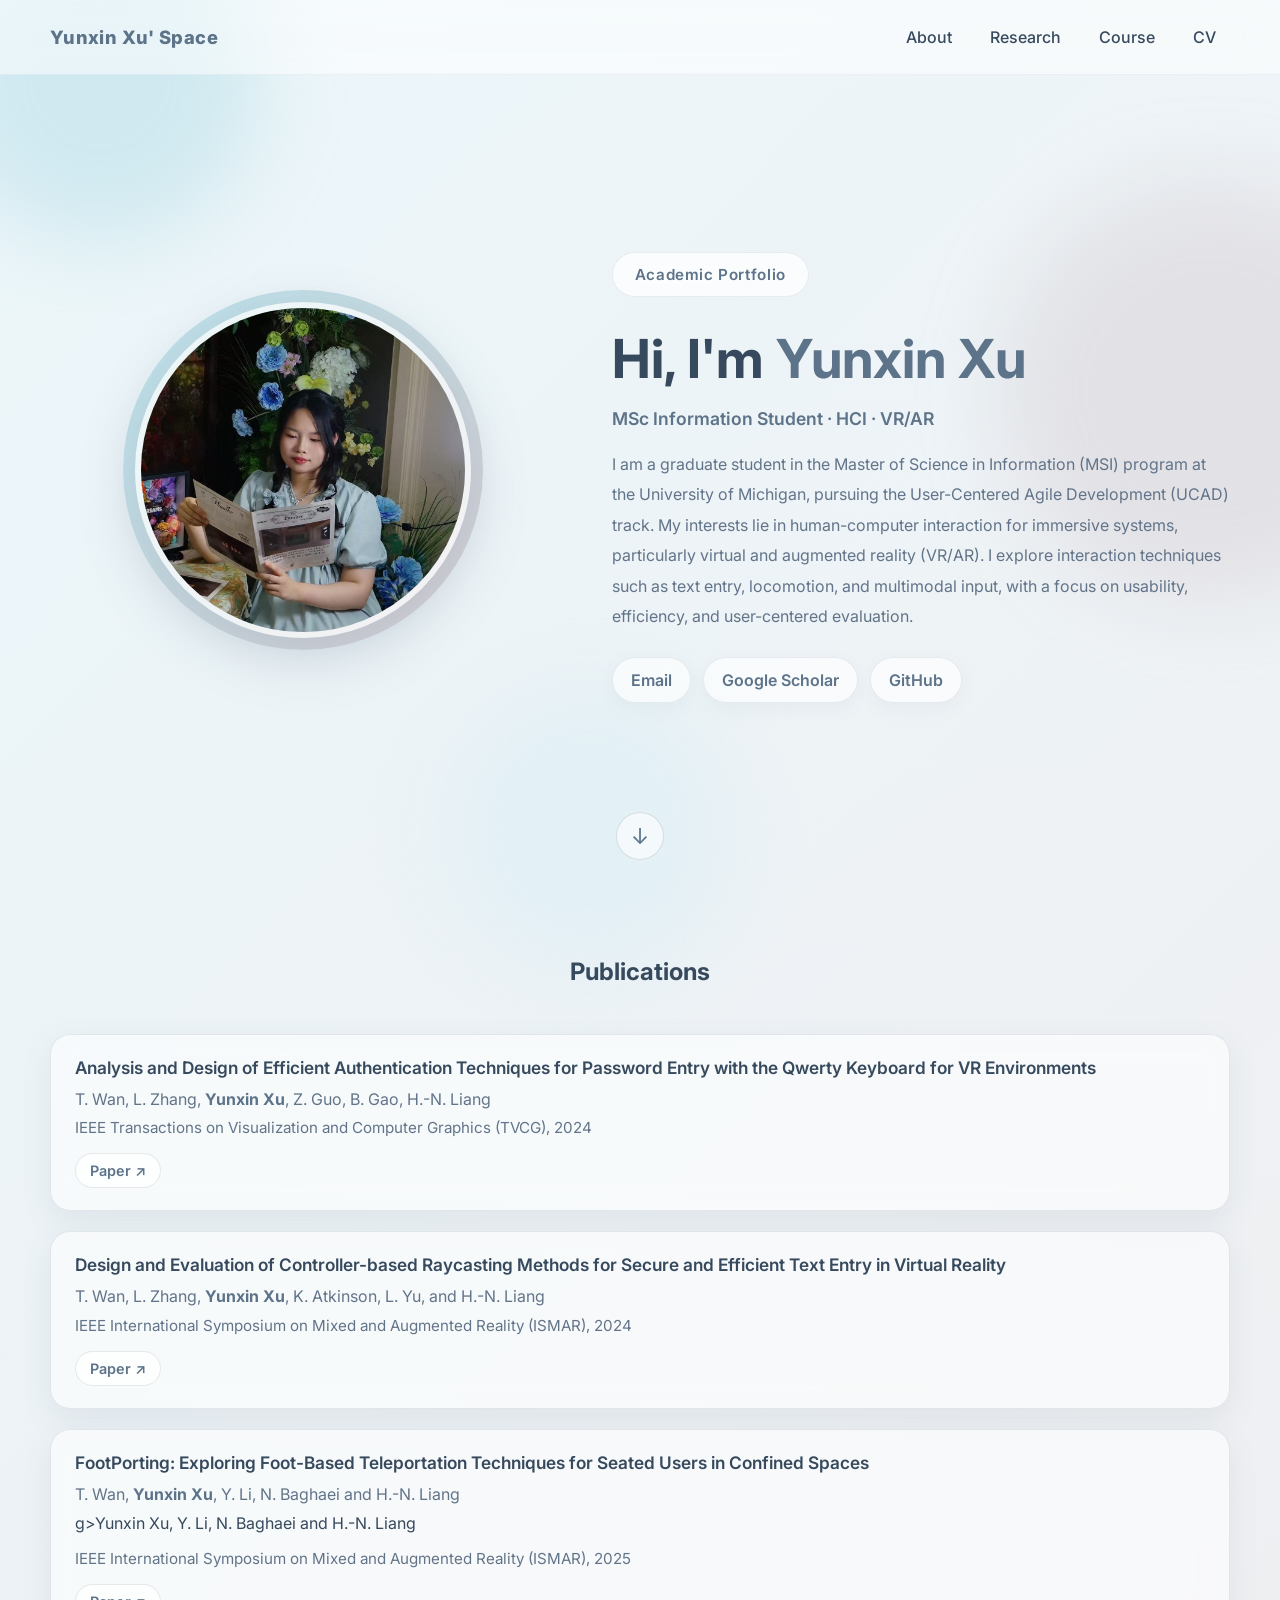
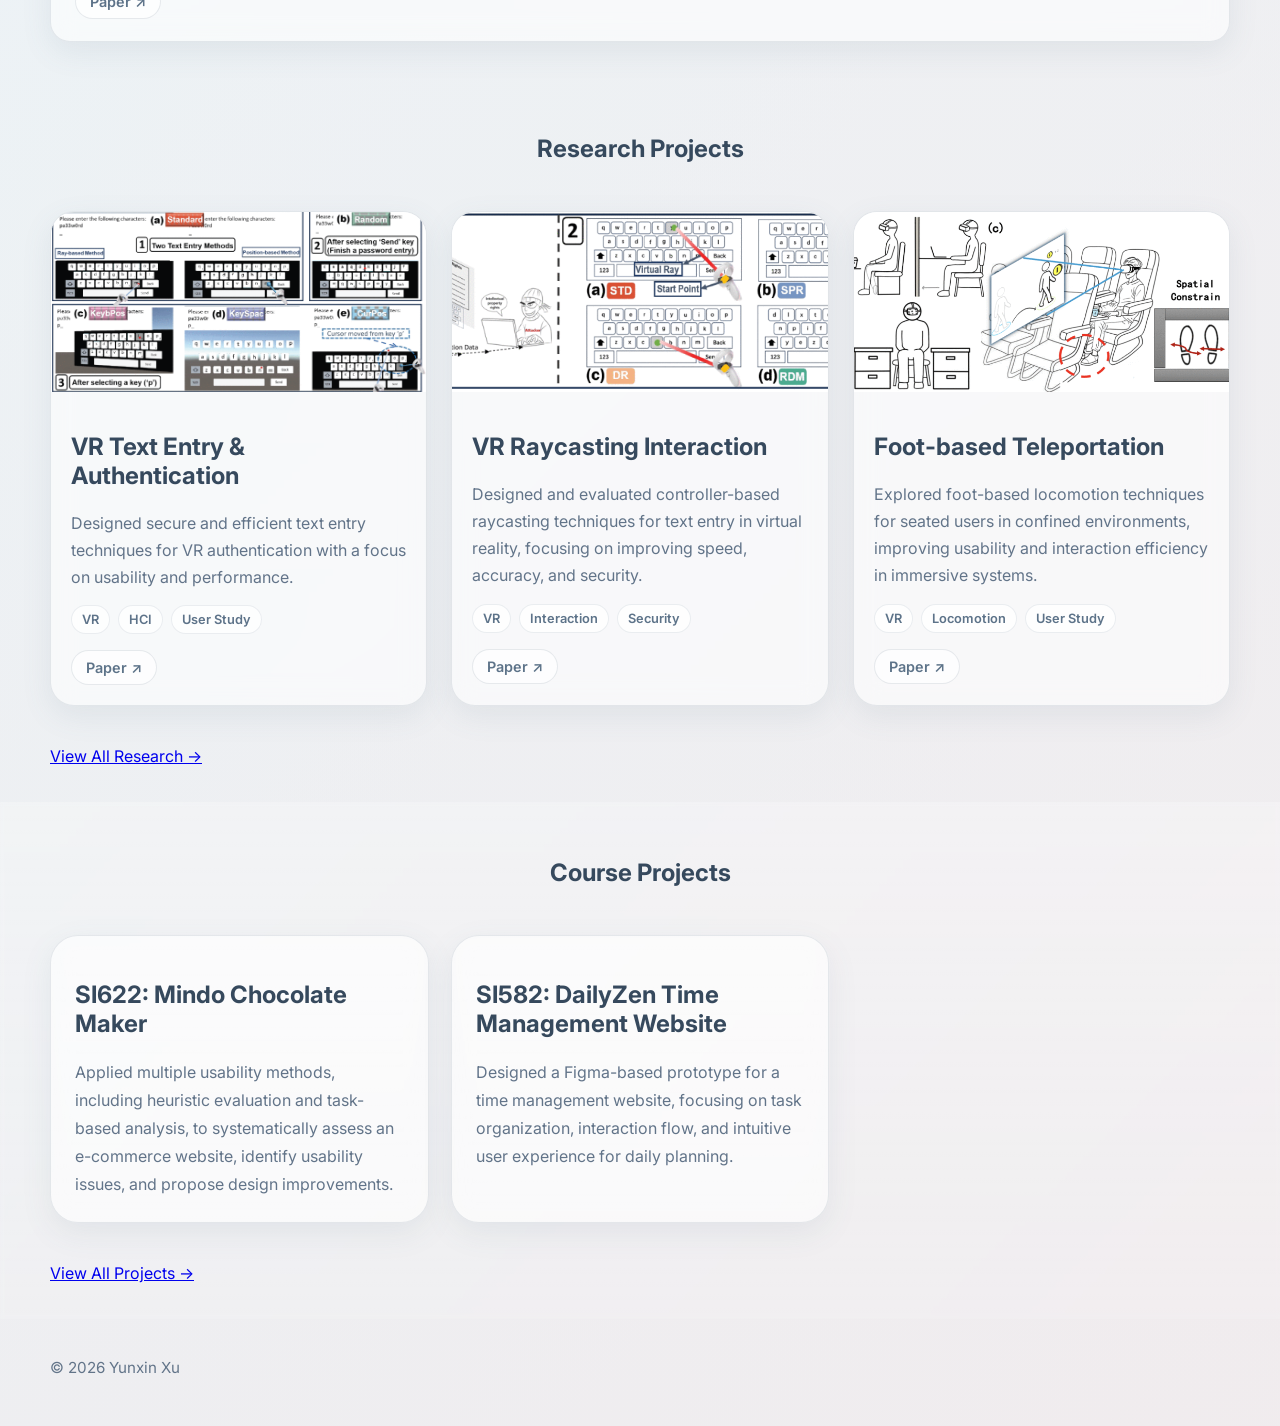
==== index.html @ d12cd260 "first commit" ====
<!DOCTYPE html>
<html lang="en">
<head>
  <meta charset="UTF-8" />
  <meta name="viewport" content="width=device-width, initial-scale=1.0"/>
  <title>Yunxin Xu | Academic Portfolio</title>

  <link rel="preconnect" href="https://fonts.googleapis.com"/>
  <link rel="preconnect" href="https://fonts.gstatic.com" crossorigin/>
  <link href="https://fonts.googleapis.com/css2?family=Inter:wght@400;500;600;700;800&display=swap" rel="stylesheet"/>

  <link rel="stylesheet" href="css/styles.css"/>
</head>

<body>
<a href="#mainContent" class="skip-link">Skip to main content</a>



<!-- ===== Background ===== -->
<div class="bg-orb orb-1"></div>
<div class="bg-orb orb-2"></div>
<div class="bg-orb orb-3"></div>
<div class="noise-layer"></div>

<!-- ===== Navbar ===== -->
<header class="site-header">
  <nav class="navbar container">

    <a href="index.html" class="brand">Yunxin Xu' Space</a>

    <ul class="nav-links">
      <li><a href="index.html" class="nav-link active">About</a></li>
      <li><a href="research.html" class="nav-link">Research</a></li>
      <li><a href="course.html" class="nav-link">Course</a></li>
      <li><a href="CV.html" class="nav-link">CV</a></li>
    </ul>

  </nav>
</header>
<main>
<!-- ===== Hero ===== -->
<section class="hero section" id="mainContent">
  <div class="container hero-grid">

    <!-- Image -->
    <div class="hero-image-wrap reveal">
      <div class="image-ring">
        <img src="img/photo.jpg" class="profile-image" alt="my photo"/>
      </div>
    </div>

    <!-- Text -->
    <div class="hero-content reveal">

      <p class="eyebrow">Academic Portfolio</p>

      <h1>
        Hi, I'm <span class="accent-text">Yunxin Xu</span>
      </h1>

      <p class="hero-subtitle">
        MSc Information Student · HCI · VR/AR
      </p>

      <p class="hero-description">
        I am a graduate student in the Master of Science in Information (MSI) program at the University of Michigan, pursuing the User-Centered Agile Development (UCAD) track. My interests lie in human-computer interaction for immersive systems, particularly virtual and augmented reality (VR/AR). I explore interaction techniques such as text entry, locomotion, and multimodal input, with a focus on usability, efficiency, and user-centered evaluation.
      </p>

      <div class="hero-links">
        <a href="mailto:yunxinxu@umich.edu" class="pill-btn">Email</a>
        <a href="https://scholar.google.com/citations?user=zWp_7K4AAAAJ&hl=en" class="pill-btn">Google Scholar</a>
        <a href="https://github.com/yunxinxu-umich" class="pill-btn">GitHub</a>
      </div>

    </div>
  </div>
</section>
<div class="scroll-indicator" id="scrollDown">
↓
</div>


<!-- ===== Publications ===== -->
<section class="section">
  <div class="container">

    <div class="section-heading reveal">
      <h1> Publications</h1>
    </div>

    <div class="pub-list">

      <div class="pub-item reveal">
        <p class="pub-title">Analysis and Design of Efficient Authentication Techniques for Password Entry with the Qwerty Keyboard for VR Environments</p>
        <p class="pub-authors">T. Wan, L. Zhang, <strong>Yunxin Xu</strong>, Z. Guo, B. Gao, H.-N. Liang</p>
        <p class="pub-venue">IEEE Transactions on Visualization and Computer Graphics (TVCG), 2024</p>
        <div class="pub-links">
            <a href="https://doi.org/10.1109/TVCG.2024.3456195" target="_blank">
                Paper ↗
            </a>
        </div>
      </div>


      <div class="pub-item reveal">
        <p class="pub-title">Design and Evaluation of Controller-based Raycasting Methods for Secure and Efficient Text Entry in Virtual Reality</p>
        <p class="pub-authors">T. Wan, L. Zhang, <strong>Yunxin Xu</strong>, K. Atkinson, L. Yu, and H.-N. Liang</p>
        <p class="pub-venue">IEEE International Symposium on Mixed and Augmented Reality (ISMAR), 2024</p>
        <div class="pub-links">
            <a href="https://doi.org/10.1109/ISMAR62088.2024.00049" target="_blank">
                Paper ↗
            </a>
        </div>
      </div>

      <div class="pub-item reveal">
        <p class="pub-title">FootPorting: Exploring Foot-Based Teleportation Techniques for Seated Users in Confined Spaces</p>
        <p class="pub-authors">T. Wan, <strong>Yunxin Xu</strong>, Y. Li, N. Baghaei and H.-N. Liang</p>                                                                                                                                                                   g>Yunxin Xu</strong>, Y. Li, N. Baghaei and H.-N. Liang</p>
        <p class="pub-venue">IEEE International Symposium on Mixed and Augmented Reality (ISMAR), 2025</p>
        <div class="pub-links">
            <a href="https://doi.org/10.1109/ISMAR67309.2025.00129" target="_blank">
                Paper ↗
            </a>
        </div>
      </div>

    </div>

  </div>
</section>

<!-- ===== Research ===== -->
<section class="section">
  <div class="container">

    <div class="section-heading reveal">
      <h1>Research Projects</h1>
    </div>

    <div class="research-grid">
        <div class="research-card">

            <div class="card-image">
                <img src="img/keyboard.gif" alt="VR text entry methods using virtual keyboards for authentication">
            </div>

            <div class="card-content">
                <h2>VR Text Entry & Authentication</h2>

                <p>
                Designed secure and efficient text entry techniques for VR authentication with a focus on usability and performance.
                </p>

                <div class="card-tags">
                <span>VR</span>
                <span>HCI</span>
                <span>User Study</span>
                </div>

                <div class="card-links">
                <a href="https://doi.org/10.1109/TVCG.2024.3456195" target="_blank">Paper ↗</a>
                </div>
            </div>
        </div>
        <div class="research-card">

            <div class="card-image">
                <img src="img/raycasting.gif" alt="Controller-based raycasting techniques for text entry in virtual reality">
            </div>

            <div class="card-content">
                <h2>VR Raycasting Interaction</h2>

                <p>
                Designed and evaluated controller-based raycasting techniques for text entry in virtual reality, focusing on improving speed, accuracy, and security.
                </p>

                <div class="card-tags">
                <span>VR</span>
                <span>Interaction</span>
                <span>Security</span>
                </div>

                <div class="card-links">
                <a href="https://doi.org/10.1109/ISMAR62088.2024.00049" target="_blank">
                    Paper ↗
                </a>
                </div>
            </div>
        </div>

        <div class="research-card">

            <div class="card-image">
                <img src="img/teleport.gif" alt="Foot-based teleportation interaction for navigation in virtual reality">
            </div>

            <div class="card-content">
                <h2>Foot-based Teleportation</h2>

                <p>
                Explored foot-based locomotion techniques for seated users in confined environments, improving usability and interaction efficiency in immersive systems.
                </p>

                <div class="card-tags">
                <span>VR</span>
                <span>Locomotion</span>
                <span>User Study</span>
                </div>

                <div class="card-links">
                <a href="https://doi.org/10.1109/ISMAR67309.2025.00129" target="_blank">
                    Paper ↗
                </a>
                </div>
            </div>
        </div>



    </div>

    <div style="margin-top:40px;">
      <a href="research.html" class="main-entry">
        View All Research →
      </a>
    </div>

  </div>
</section>

<!-- ===== Course Projects ===== -->
<section class="section alt-section">
  <div class="container">

    <div class="section-heading reveal">
      <h1>Course Projects</h1>
    </div>

    <div class="card-grid three-col">

      <div class="feature-card reveal tilt-card">
        <h2>SI622: Mindo Chocolate Maker</h2>
        <p>Applied multiple usability methods, including heuristic evaluation and task-based analysis, to systematically assess an e-commerce website, identify usability issues, and propose design improvements.</p>
      </div>

      <div class="feature-card reveal tilt-card">
        <h2>SI582: DailyZen Time Management Website</h2>
        <p>Designed a Figma-based prototype for a time management website, focusing on task organization, interaction flow, and intuitive user experience for daily planning.</p>
      </div>

    </div>

    <div style="margin-top:40px;">
      <a href="projects.html" class="main-entry">
        View All Projects →
      </a>
    </div>

  </div>
</section>
</main>
<!-- ===== Footer ===== -->
<footer class="site-footer">
  <div class="container footer-inner">
    <p>© 2026 Yunxin Xu</p>
  </div>
</footer>

<script src="js/script.js"></script>

</body>
</html>
---- css/styles.css ----
:root {
  --c1: #DBEFF6;
  --c2: #A8D8E3;
  --c3: #5D7389;
  --c4: #C5B8BF;
  --c5: #E9DFE2;

  --bg-main: #f8fcfd;
  --bg-soft: #f2f7f8;
  --text-main: #36495d;
  --text-soft: #627489;
  --white-glass: rgba(255, 255, 255, 0.58);
  --border-soft: rgba(93, 115, 137, 0.14);
  --shadow-soft: 0 10px 30px rgba(93, 115, 137, 0.10);
  --shadow-hover: 0 18px 40px rgba(93, 115, 137, 0.16);

  --radius-lg: 28px;
  --radius-md: 20px;
  --radius-sm: 14px;

  --transition: 0.3s ease;
  --max-width: 1180px;
}

* {
  box-sizing: border-box;
}

html {
  scroll-behavior: smooth;
}

body {
  margin: 0;
  font-family: "Inter", sans-serif;
  color: var(--text-main);
  background:
    linear-gradient(135deg, rgba(219, 239, 246, 0.55), rgba(233, 223, 226, 0.55)),
    linear-gradient(180deg, #ffffff, #f9fbfc);
  overflow-x: hidden;
}

/* background */
.bg-orb {
  position: fixed;
  border-radius: 50%;
  filter: blur(40px);
  z-index: -3;
  pointer-events: none;
  animation: floatOrb 10s ease-in-out infinite;
}

.orb-1 {
  width: 320px;
  height: 320px;
  background: rgba(168, 216, 227, 0.40);
  top: -80px;
  left: -60px;
}

.orb-2 {
  width: 420px;
  height: 420px;
  background: rgba(197, 184, 191, 0.28);
  top: 20%;
  right: -140px;
  animation-delay: 1.8s;
}

.orb-3 {
  width: 280px;
  height: 280px;
  background: rgba(219, 239, 246, 0.55);
  bottom: -70px;
  left: 35%;
  animation-delay: 3.2s;
}

.noise-layer {
  position: fixed;
  inset: 0;
  z-index: -2;
  pointer-events: none;
  opacity: 0.25;
  background-image:
    radial-gradient(rgba(93, 115, 137, 0.04) 0.7px, transparent 0.7px);
  background-size: 18px 18px;
}

/* layout */
.container {
  width: min(var(--max-width), calc(100% - 4rem));
  margin: 0 auto;
}

.section {
  padding: 36px 0;
}

.alt-section {
  background: linear-gradient(180deg, rgba(255,255,255,0.28), rgba(255,255,255,0.12));
  backdrop-filter: blur(2px);
}

.section-heading {
  max-width: 700px;
  margin: 0 auto 48px;
  text-align: center;
}

.section-heading h2 {
  margin: 8px 0 14px;
  font-size: clamp(1.9rem, 2.5vw, 2.8rem);
  line-height: 1.15;
}

.section-heading p {
  margin: 0;
  color: var(--text-soft);
  line-height: 1.75;
}

.section-tag,
.eyebrow {
  display: inline-block;
  padding: 12px 22px;
  border-radius: 999px;
  font-size: 0.95rem;
  font-weight: 600;
  letter-spacing: 0.04em;
  color: var(--c3);
  background: rgba(255, 255, 255, 0.75);
  border: 1px solid rgba(93, 115, 137, 0.12);
  backdrop-filter: blur(10px);
  margin-bottom: 16px;
}

/* header */
.site-header {
  position: relative;
  top: 0;
  z-index: 1000;
  backdrop-filter: blur(14px);
  background: rgba(255, 255, 255, 0.52);
  border-bottom: 1px solid rgba(93, 115, 137, 0.08);
}

.navbar {
  min-height: 74px;
  display: flex;
  align-items: center;
  justify-content: space-between;
  gap: 20px;
}

.brand {
  text-decoration: none;
  color: var(--c3);
  font-weight: 800;
  font-size: 1.15rem;
  letter-spacing: 0.02em;
}

.nav-links {
  position: absolute;
  top: 74px;
  left: 1rem;
  right: 1rem;
  display: none;
  flex-direction: column;
  align-items: stretch;
  gap: 10px;
  list-style: none;
  margin: 0;
  padding: 12px;
  border-radius: 20px;
  background: rgba(255,255,255,0.92);
  box-shadow: var(--shadow-soft);
  border: 1px solid var(--border-soft);
}

.nav-links.open {
  display: flex;
}

.nav-link {
  position: relative;
  display: inline-flex;
  align-items: center;
  text-decoration: none;
  color: var(--text-main);
  font-weight: 500;
  padding: 12px 14px;
  border-radius: 999px;
  transition: var(--transition);
}

.nav-link:hover,
.nav-link.active {
  background: rgba(219, 239, 246, 0.9);
  color: var(--c3);
}

.menu-toggle {
  display: inline-block;
  width: 48px;
  height: 48px;
  border: none;
  border-radius: 12px;
  background: rgba(255,255,255,0.65);
  cursor: pointer;
  padding: 10px;
}

.menu-toggle span {
  display: block;
  width: 100%;
  height: 2px;
  background: var(--c3);
  margin: 6px 0;
  border-radius: 999px;
}

/* hero */
.hero {
  height: calc(100vh - 74px);
  display: flex;
  align-items: center;
  padding: 0;
}

.hero-grid {
  display: grid;
  grid-template-columns: 1fr;
  gap: 40px;
  align-items: center;
}

.hero-image-wrap {
  display: flex;
  justify-content: center;
}

.image-ring {
  position: relative;
  width: min(300px, 78vw);
  aspect-ratio: 1 / 1;
  padding: 12px;
  border-radius: 50%;
  background:
    linear-gradient(135deg, rgba(168, 216, 227, 0.75), rgba(197, 184, 191, 0.72));
  box-shadow: 0 18px 50px rgba(93, 115, 137, 0.14);
}

.profile-image {
  width: 100%;
  height: 100%;
  object-fit: cover;
  border-radius: 50%;
  display: block;
  border: 6px solid rgba(255, 255, 255, 0.72);
  box-shadow: 0 10px 30px rgba(93, 115, 137, 0.12);
}

.hero-content {
  text-align: center;
}

.hero-content h1 {
  font-size: clamp(2.5rem, 4.2vw, 4.5rem);
  line-height: 1.05;
  margin: 18px 0 16px;
}

.accent-text {
  color: var(--c3);
}

.hero-subtitle {
  font-size: 1.1rem;
  font-weight: 600;
  color: var(--c3);
  margin-bottom: 16px;
  line-height: 1.6;
}

.hero-description {
  font-size: 1rem;
  line-height: 1.9;
  color: var(--text-soft);
  max-width: 680px;
  margin: 0 auto;
}

.hero-links {
  display: flex;
  flex-wrap: wrap;
  gap: 12px;
  margin-top: 26px;
  justify-content: center;
}

.pill-btn {
  position: relative;
  overflow: hidden;
  text-decoration: none;
  padding: 12px 18px;
  border-radius: 999px;
  background: rgba(255,255,255,0.65);
  color: var(--c3);
  border: 1px solid rgba(93, 115, 137, 0.12);
  box-shadow: 0 6px 18px rgba(93, 115, 137, 0.06);
  transition: var(--transition);
  font-weight: 600;
}

.pill-btn:hover {
  transform: translateY(-2px);
  box-shadow: 0 12px 24px rgba(93, 115, 137, 0.10);
  background: rgba(219, 239, 246, 0.85);
}

.hero-stats {
  display: grid;
  grid-template-columns: 1fr;
  gap: 16px;
  margin-top: 30px;
  justify-content: center;
}

.glass-card,
.feature-card,
.project-card,
.course-item,
.contact-card,
.pub-item {
  background: var(--white-glass);
  border: 1px solid var(--border-soft);
  backdrop-filter: blur(12px);
  box-shadow: var(--shadow-soft);
}

.stat-card {
  border-radius: var(--radius-md);
  padding: 18px 16px;
}

.stat-number {
  display: block;
  font-size: 1.35rem;
  font-weight: 800;
  color: var(--c3);
}

.stat-label {
  display: block;
  margin-top: 6px;
  color: var(--text-soft);
  font-size: 0.92rem;
}

/* publications */
.pub-list {
  display: flex;
  flex-direction: column;
  gap: 20px;
}

.pub-item {
  border-radius: var(--radius-md);
  padding: 22px 24px;
  transition: transform 0.25s ease, box-shadow 0.25s ease;
}

.pub-item:hover {
  box-shadow: var(--shadow-hover);
  transform: translateY(-4px);
}

.pub-title {
  margin: 0 0 8px;
  font-size: 1.08rem;
  font-weight: 600;
  color: var(--text-main);
}

.pub-authors {
  margin: 0 0 6px;
  color: var(--text-soft);
  line-height: 1.65;
}

.pub-authors strong {
  color: var(--c3);
}

.pub-venue {
  margin: 0;
  color: var(--text-soft);
  font-size: 0.95rem;
}

/* =========================
   RESEARCH CARD (IMAGE)
========================= */

.research-card {
  border-radius: 24px;
  overflow: hidden;

  background: var(--white-glass);
  border: 1px solid var(--border-soft);

  backdrop-filter: blur(12px);
  box-shadow: var(--shadow-soft);

  transition: all 0.3s ease;
}

/* hover 整体浮起 */
.research-card:hover {
  transform: translateY(-6px);
  box-shadow: var(--shadow-hover);
}

/* ===== IMAGE ===== */
.card-image {
  height: 180px;
  overflow: hidden;
}

.card-image img {
  width: 100%;
  height: 100%;
  object-fit: cover;

  transition: transform 0.35s ease;
}

/* 图片放大 */
.research-card:hover .card-image img {
  transform: scale(1.06);
}

/* ===== CONTENT ===== */
.card-content {
  padding: 20px;
}

.card-content h3 {
  margin: 0 0 10px;
  font-size: 1.15rem;
}

.card-content p {
  margin: 0;
  color: var(--text-soft);
  line-height: 1.7;
}

/* ===== TAGS ===== */
.card-tags {
  display: flex;
  flex-wrap: wrap;
  gap: 8px;
  margin-top: 14px;
}

.card-tags span {
  padding: 6px 10px;
  border-radius: 999px;

  font-size: 0.8rem;
  font-weight: 600;

  background: rgba(255,255,255,0.75);
  color: var(--c3);
  border: 1px solid rgba(93,115,137,0.12);
}

/* ===== BUTTON ===== */
.card-links {
  margin-top: 16px;
}

.card-links a {
  display: inline-block;

  padding: 8px 14px;
  border-radius: 999px;

  font-size: 0.9rem;
  font-weight: 600;

  text-decoration: none;

  color: var(--c3);
  background: rgba(255,255,255,0.7);
  border: 1px solid rgba(93,115,137,0.15);

  transition: all 0.25s ease;
}

.card-links a:hover {
  background: var(--c1);
  transform: translateY(-2px);
}

.research-grid {
  display: grid;
  grid-template-columns: 1fr;
  gap: 24px;
}

/* cards */
.card-grid.three-col {
  display: grid;
  grid-template-columns: 1fr;
  gap: 22px;
}

.feature-card {
  border-radius: var(--radius-lg);
  padding: 24px;
  transition: transform 0.25s ease, box-shadow 0.25s ease;
  transform-style: preserve-3d;
}

.feature-card:hover,
.project-card:hover,
.course-item:hover,
.contact-card:hover {
  box-shadow: var(--shadow-hover);
}

.card-top {
  margin-bottom: 14px;
}

.card-badge {
  display: inline-flex;
  padding: 7px 12px;
  border-radius: 999px;
  background: rgba(168, 216, 227, 0.35);
  color: var(--c3);
  font-size: 0.84rem;
  font-weight: 700;
}

.feature-card h3,
.project-body h3,
.course-item h3 {
  margin: 0 0 10px;
  font-size: 1.2rem;
}

.feature-card p,
.project-body p,
.course-item p {
  margin: 0;
  color: var(--text-soft);
  line-height: 1.75;
}

.text-link {
  display: inline-block;
  margin-top: 18px;
  color: var(--c3);
  text-decoration: none;
  font-weight: 700;
}

/* projects */
.project-grid {
  display: grid;
  grid-template-columns: 1fr;
  gap: 24px;
}

.project-card {
  overflow: hidden;
  border-radius: var(--radius-lg);
  transition: transform 0.25s ease, box-shadow 0.25s ease;
  transform-style: preserve-3d;
}

.project-thumb {
  height: 180px;
  background:
    linear-gradient(135deg, rgba(219, 239, 246, 0.95), rgba(197, 184, 191, 0.75));
  position: relative;
}

.project-thumb::after {
  content: "";
  position: absolute;
  inset: 18px;
  border-radius: 22px;
  border: 1px dashed rgba(93, 115, 137, 0.22);
}

.project-body {
  padding: 22px;
}

.project-meta {
  display: flex;
  justify-content: space-between;
  gap: 12px;
  margin-bottom: 12px;
  color: var(--text-soft);
  font-size: 0.88rem;
}

.project-tags {
  display: flex;
  flex-wrap: wrap;
  gap: 8px;
  margin-top: 18px;
}

.project-tags span,
.course-chip {
  padding: 8px 12px;
  border-radius: 999px;
  background: rgba(255, 255, 255, 0.72);
  color: var(--c3);
  font-size: 0.84rem;
  font-weight: 600;
  border: 1px solid rgba(93, 115, 137, 0.10);
}

/* courses */
.course-list {
  display: flex;
  flex-direction: column;
  gap: 18px;
}

.course-item {
  border-radius: 22px;
  padding: 22px 24px;
  display: flex;
  justify-content: space-between;
  align-items: center;
  gap: 20px;
  transition: transform 0.25s ease, box-shadow 0.25s ease;
}

.course-item,
.footer-inner {
  flex-direction: column;
  align-items: flex-start;
}

/* contact */
.contact-card {
  border-radius: 30px;
  padding: 32px;
  display: flex;
  justify-content: space-between;
  gap: 24px;
  align-items: center;
  flex-direction: column;
  align-items: flex-start;
}

.contact-card h2 {
  margin: 8px 0 12px;
}

.contact-card p {
  margin: 0;
  color: var(--text-soft);
  line-height: 1.8;
}

.contact-links {
  display: flex;
  flex-wrap: wrap;
  gap: 12px;
}

.contact-btn {
  text-decoration: none;
  padding: 14px 18px;
  border-radius: 16px;
  background: var(--c3);
  color: white;
  font-weight: 700;
  transition: var(--transition);
  border: 1px solid transparent;
}

.contact-btn:hover {
  transform: translateY(-2px);
  opacity: 0.95;
}

.contact-btn.secondary {
  background: rgba(255,255,255,0.72);
  color: var(--c3);
  border-color: rgba(93, 115, 137, 0.10);
}

/* footer */
.site-footer {
  padding: 24px 0 34px;
}

.footer-inner {
  display: flex;
  justify-content: space-between;
  gap: 20px;
  color: var(--text-soft);
  font-size: 0.95rem;
}

.back-to-top {
  text-decoration: none;
  color: var(--c3);
  font-weight: 700;
}

/* reveal animation */
.reveal {
  opacity: 0;
  transform: translateY(26px);
  transition: opacity 0.8s ease, transform 0.8s ease;
}

.reveal.visible {
  opacity: 1;
  transform: translateY(0);
}

/* ripple */
.pill-btn .ripple,
.contact-btn .ripple {
  position: absolute;
  border-radius: 50%;
  transform: scale(0);
  animation: ripple 0.6s linear;
  background: rgba(255, 255, 255, 0.55);
  pointer-events: none;
}

/* animations */
@keyframes floatOrb {
  0%, 100% {
    transform: translateY(0px) translateX(0px);
  }
  50% {
    transform: translateY(18px) translateX(8px);
  }
}

@keyframes ripple {
  to {
    transform: scale(4);
    opacity: 0;
  }
}

/* tablet and up */
@media (min-width: 769px) {
  .section {
    padding: 36px 0;
  }

  .menu-toggle {
    display: none;
  }

  .nav-links {
    position: static;
    display: flex;
    flex-direction: row;
    align-items: center;
    gap: 10px;
    margin: 0;
    padding: 0;
    border-radius: 0;
    background: transparent;
    box-shadow: none;
    border: none;
  }

  .nav-link {
    padding: 10px 14px;
  }

  .hero {
    min-height: calc(100vh - 74px);
    padding-top: 0;
  }

  .hero-grid {
    grid-template-columns: 1fr 1fr;
  }

  .hero-content {
    text-align: left;
  }

  .hero-description {
    margin: 0;
  }

  .hero-links,
  .hero-stats {
    justify-content: flex-start;
  }

  .hero-stats {
    grid-template-columns: repeat(3, minmax(120px, 1fr));
  }

  .card-grid.three-col,
  .project-grid,
  .research-grid {
    grid-template-columns: 1fr 1fr;
  }

  .image-ring {
    width: min(360px, 78vw);
  }
}

/* desktop and up */
@media (min-width: 1025px) {
  .hero-grid {
    grid-template-columns: 0.9fr 1.1fr;
    align-items: center;
    gap: 56px;
  }

  .card-grid.three-col,
  .project-grid,
  .research-grid {
    grid-template-columns: repeat(3, 1fr);
  }

  .contact-card {
    flex-direction: row;
    align-items: center;
  }

  .course-item,
  .footer-inner {
    flex-direction: row;
    align-items: center;
  }
}

/* ===== HERO FULLSCREEN LOCK ===== */

.hero {
  position: relative;
}

/* prevent scroll at start */
body.lock-scroll {
  overflow: hidden;
}

/* arrow */
.scroll-indicator {
  position: absolute;
  bottom: 40px;
  left: 50%;
  transform: translateX(-50%);

  width: 48px;
  height: 48px;

  display: flex;
  align-items: center;
  justify-content: center;

  border-radius: 50%;
  border: 1px solid rgba(93,115,137,0.2);

  background: rgba(255,255,255,0.6);
  backdrop-filter: blur(8px);

  color: var(--c3);
  font-size: 22px;

  cursor: pointer;

  transition: all 0.25s ease;
}

.scroll-indicator:hover {
  transform: translateX(-50%) translateY(-4px);

  background: var(--c1);
  border-color: var(--c3);

  box-shadow: 0 8px 20px rgba(93,115,137,0.15);
}

/* bounce animation */
@keyframes bounce {
  0%, 100% {
    transform: translate(-50%, 0);
  }
  50% {
    transform: translate(-50%, 10px);
  }
}

/* =========================
   SKIP LINK (ACCESSIBILITY)
========================= */

.skip-link {
  position: absolute;
  top: -40px;
  left: 20px;

  padding: 10px 16px;
  border-radius: 10px;

  background: var(--c3);
  color: white;
  text-decoration: none;
  font-weight: 600;

  transition: 0.3s;
  z-index: 2000;
}

/* show when focused */
.skip-link:focus {
  top: 20px;
}

/* =========================
   CV PAGE
========================= */

.cv-container {
  margin-top: 40px;

  border-radius: 28px;
  overflow: hidden;

  background: var(--white-glass);
  border: 1px solid var(--border-soft);

  backdrop-filter: blur(12px);
  box-shadow: var(--shadow-soft);
}

/* PDF iframe */
.cv-frame {
  width: 100%;
  height: 80vh;
  border: none;
}

.pub-links {
  margin-top: 16px;
  display: flex;
  gap: 16px;
}

.pub-links a {
  display: inline-flex;
  align-items: center;
  gap: 6px;

  padding: 8px 14px;
  border-radius: 999px;

  font-size: 0.9rem;
  font-weight: 600;

  text-decoration: none;

  color: var(--c3);
  background: rgba(255, 255, 255, 0.7);
  border: 1px solid rgba(93, 115, 137, 0.15);

  transition: all 0.25s ease;
}

.pub-links a:hover {
  background: var(--c1);
  transform: translateY(-2px);
  box-shadow: 0 6px 18px rgba(93,115,137,0.12);
}
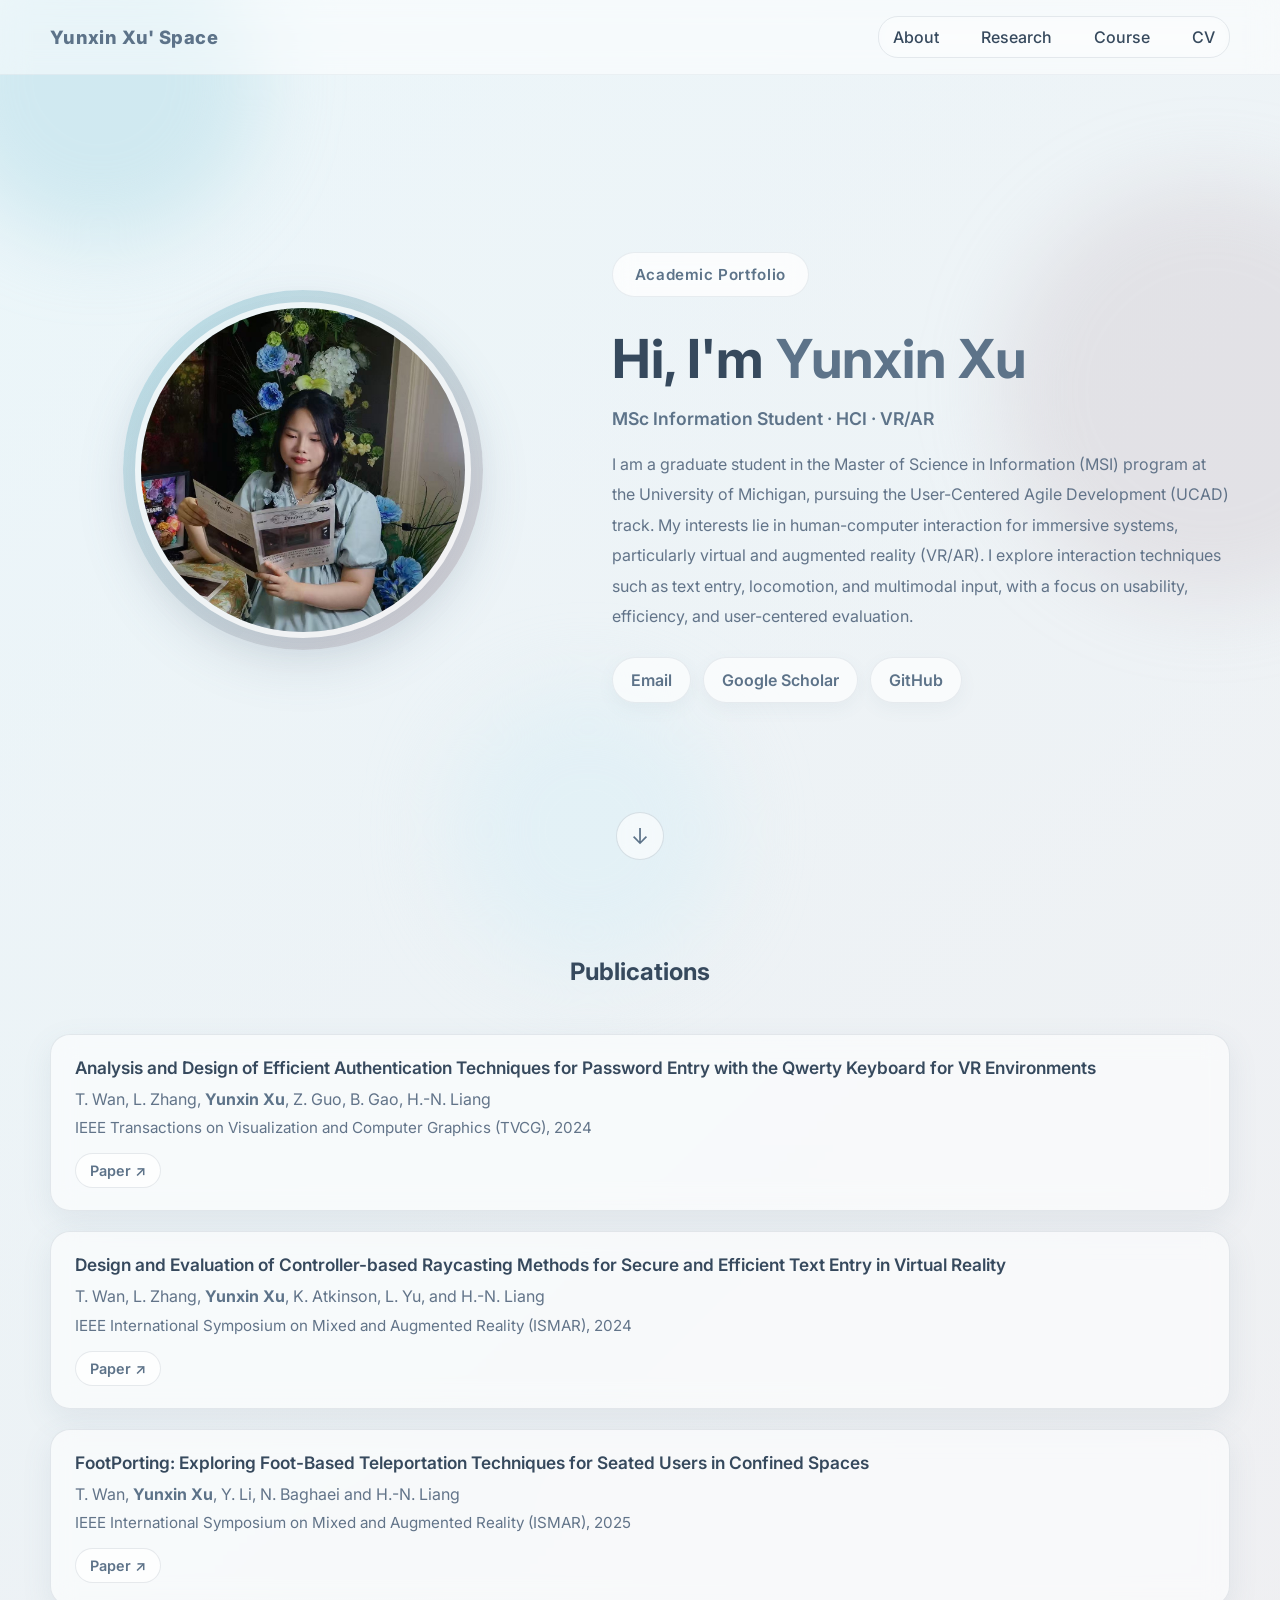
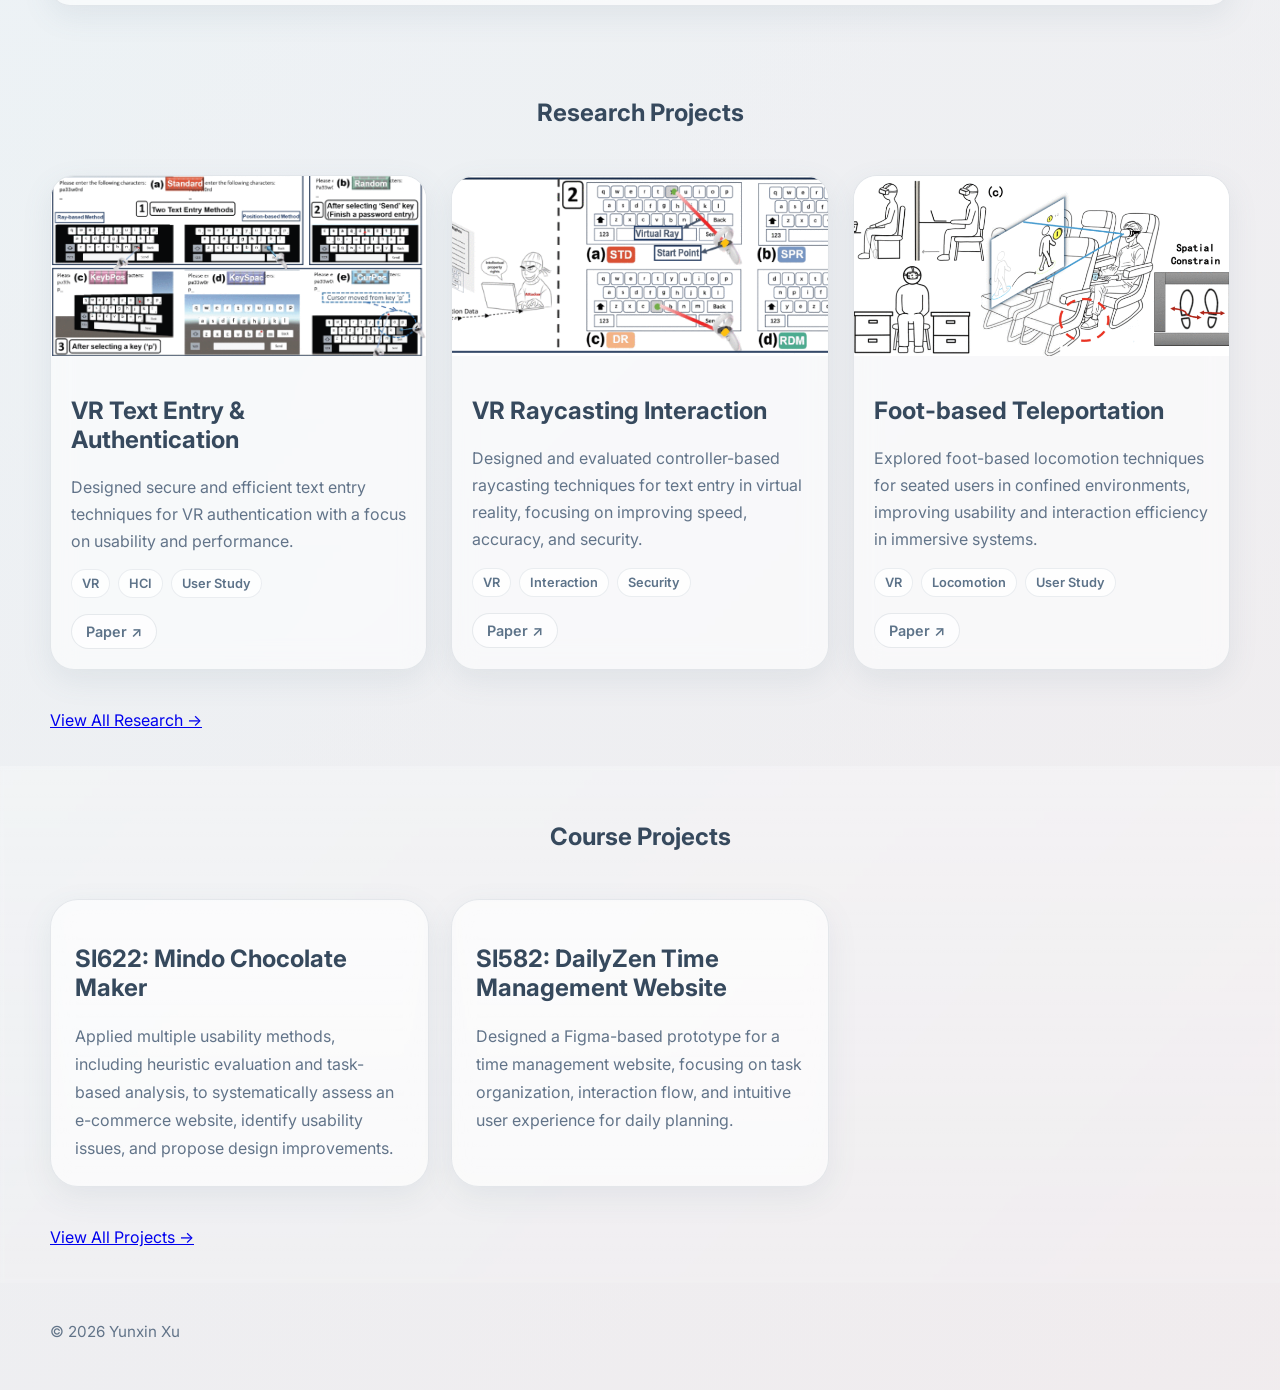
==== commit 1bee5ec9: "nav" ====
--- a/index.html
+++ b/index.html
@@ -28,7 +28,13 @@
   <nav class="navbar container">
 
     <a href="index.html" class="brand">Yunxin Xu' Space</a>
-
+    
+    <button class="menu-toggle" id="menuToggle">
+      <span></span>
+      <span></span>
+      <span></span>
+    </button>
+    
     <ul class="nav-links">
       <li><a href="index.html" class="nav-link active">About</a></li>
       <li><a href="research.html" class="nav-link">Research</a></li>
@@ -116,7 +122,7 @@
 
       <div class="pub-item reveal">
         <p class="pub-title">FootPorting: Exploring Foot-Based Teleportation Techniques for Seated Users in Confined Spaces</p>
-        <p class="pub-authors">T. Wan, <strong>Yunxin Xu</strong>, Y. Li, N. Baghaei and H.-N. Liang</p>                                                                                                                                                                   g>Yunxin Xu</strong>, Y. Li, N. Baghaei and H.-N. Liang</p>
+        <p class="pub-authors">T. Wan, <strong>Yunxin Xu</strong>, Y. Li, N. Baghaei and H.-N. Liang</p>
         <p class="pub-venue">IEEE International Symposium on Mixed and Augmented Reality (ISMAR), 2025</p>
         <div class="pub-links">
             <a href="https://doi.org/10.1109/ISMAR67309.2025.00129" target="_blank">
--- a/css/styles.css
+++ b/css/styles.css
@@ -180,7 +180,7 @@
 }
 
 .nav-links.open {
-  display: flex;
+  transform: translateX(0);
 }
 
 .nav-link {
@@ -221,6 +221,31 @@
   border-radius: 999px;
 }
 
+.nav-links {
+  position: fixed;
+  top: 0;
+  left: 0;
+
+  width: 240px;
+  height: 100vh;
+
+  display: flex;
+  flex-direction: column;
+  gap: 14px;
+
+  padding: 80px 20px;
+
+  background: rgba(255,255,255,0.95);
+  backdrop-filter: blur(12px);
+
+  box-shadow: 10px 0 30px rgba(0,0,0,0.08);
+
+  transform: translateX(-100%);
+  transition: transform 0.3s ease;
+
+  z-index: 1500;
+}
+
 /* hero */
 .hero {
   height: calc(100vh - 74px);
@@ -243,7 +268,7 @@
 
 .image-ring {
   position: relative;
-  width: min(300px, 78vw);
+  width: min(160px, 48vw);
   aspect-ratio: 1 / 1;
   padding: 12px;
   border-radius: 50%;
@@ -774,16 +799,16 @@
 
   .nav-links {
     position: static;
-    display: flex;
+    transform: none;
+
+    height: auto;
+    width: auto;
+
     flex-direction: row;
-    align-items: center;
-    gap: 10px;
-    margin: 0;
     padding: 0;
-    border-radius: 0;
+
     background: transparent;
     box-shadow: none;
-    border: none;
   }
 
   .nav-link {
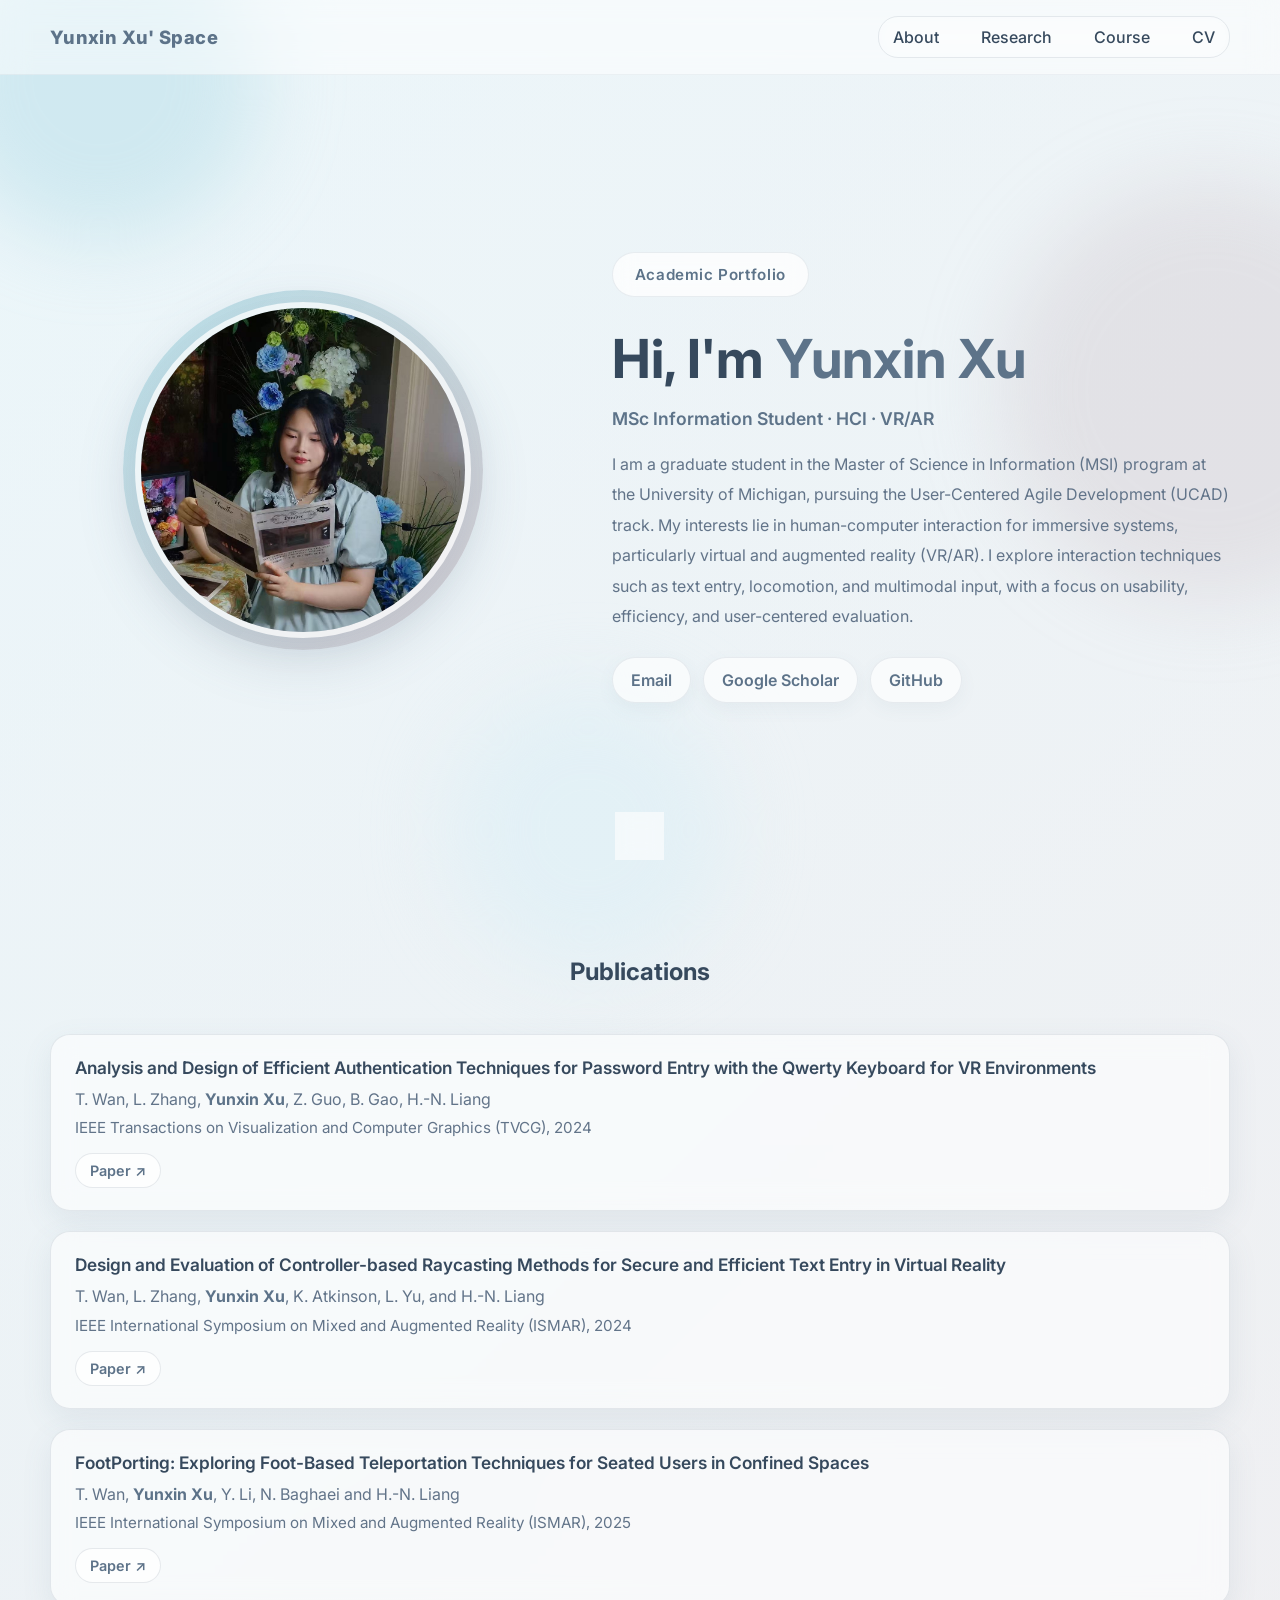
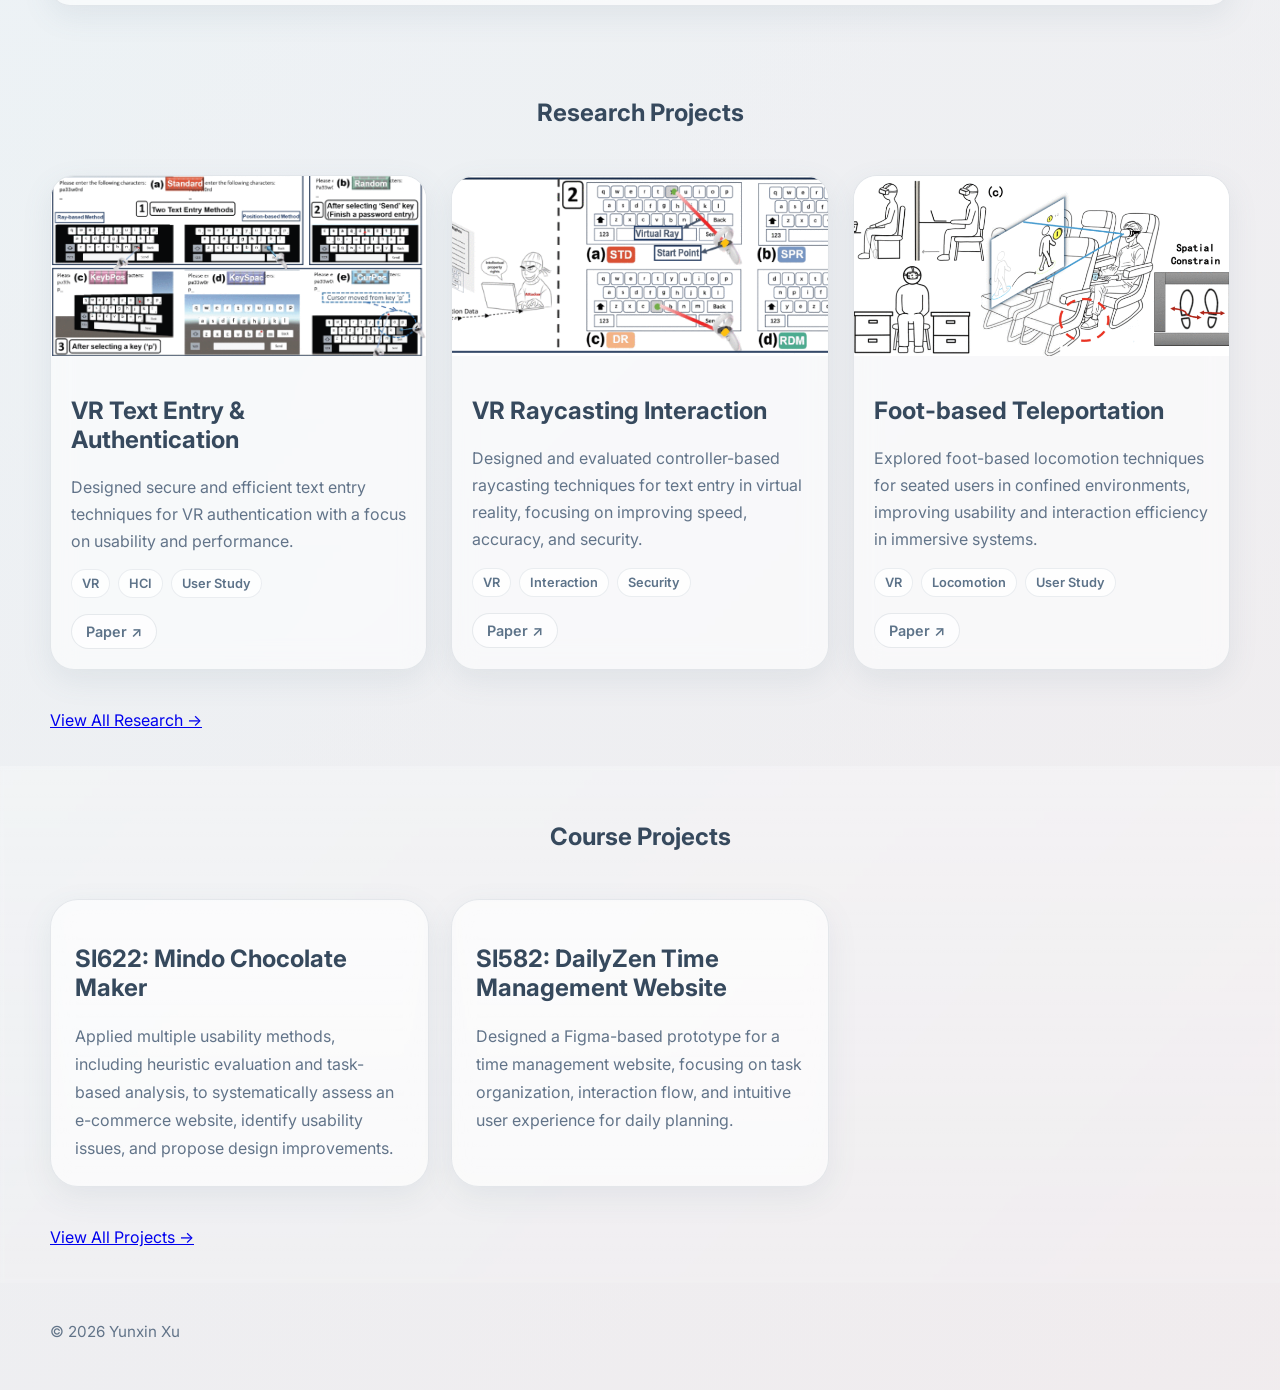
==== commit a03238a0: "fix nav" ====
--- a/index.html
+++ b/index.html
@@ -35,7 +35,7 @@
       <span></span>
     </button>
     
-    <ul class="nav-links">
+    <ul class="nav-links" id="navLinks">
       <li><a href="index.html" class="nav-link active">About</a></li>
       <li><a href="research.html" class="nav-link">Research</a></li>
       <li><a href="course.html" class="nav-link">Course</a></li>
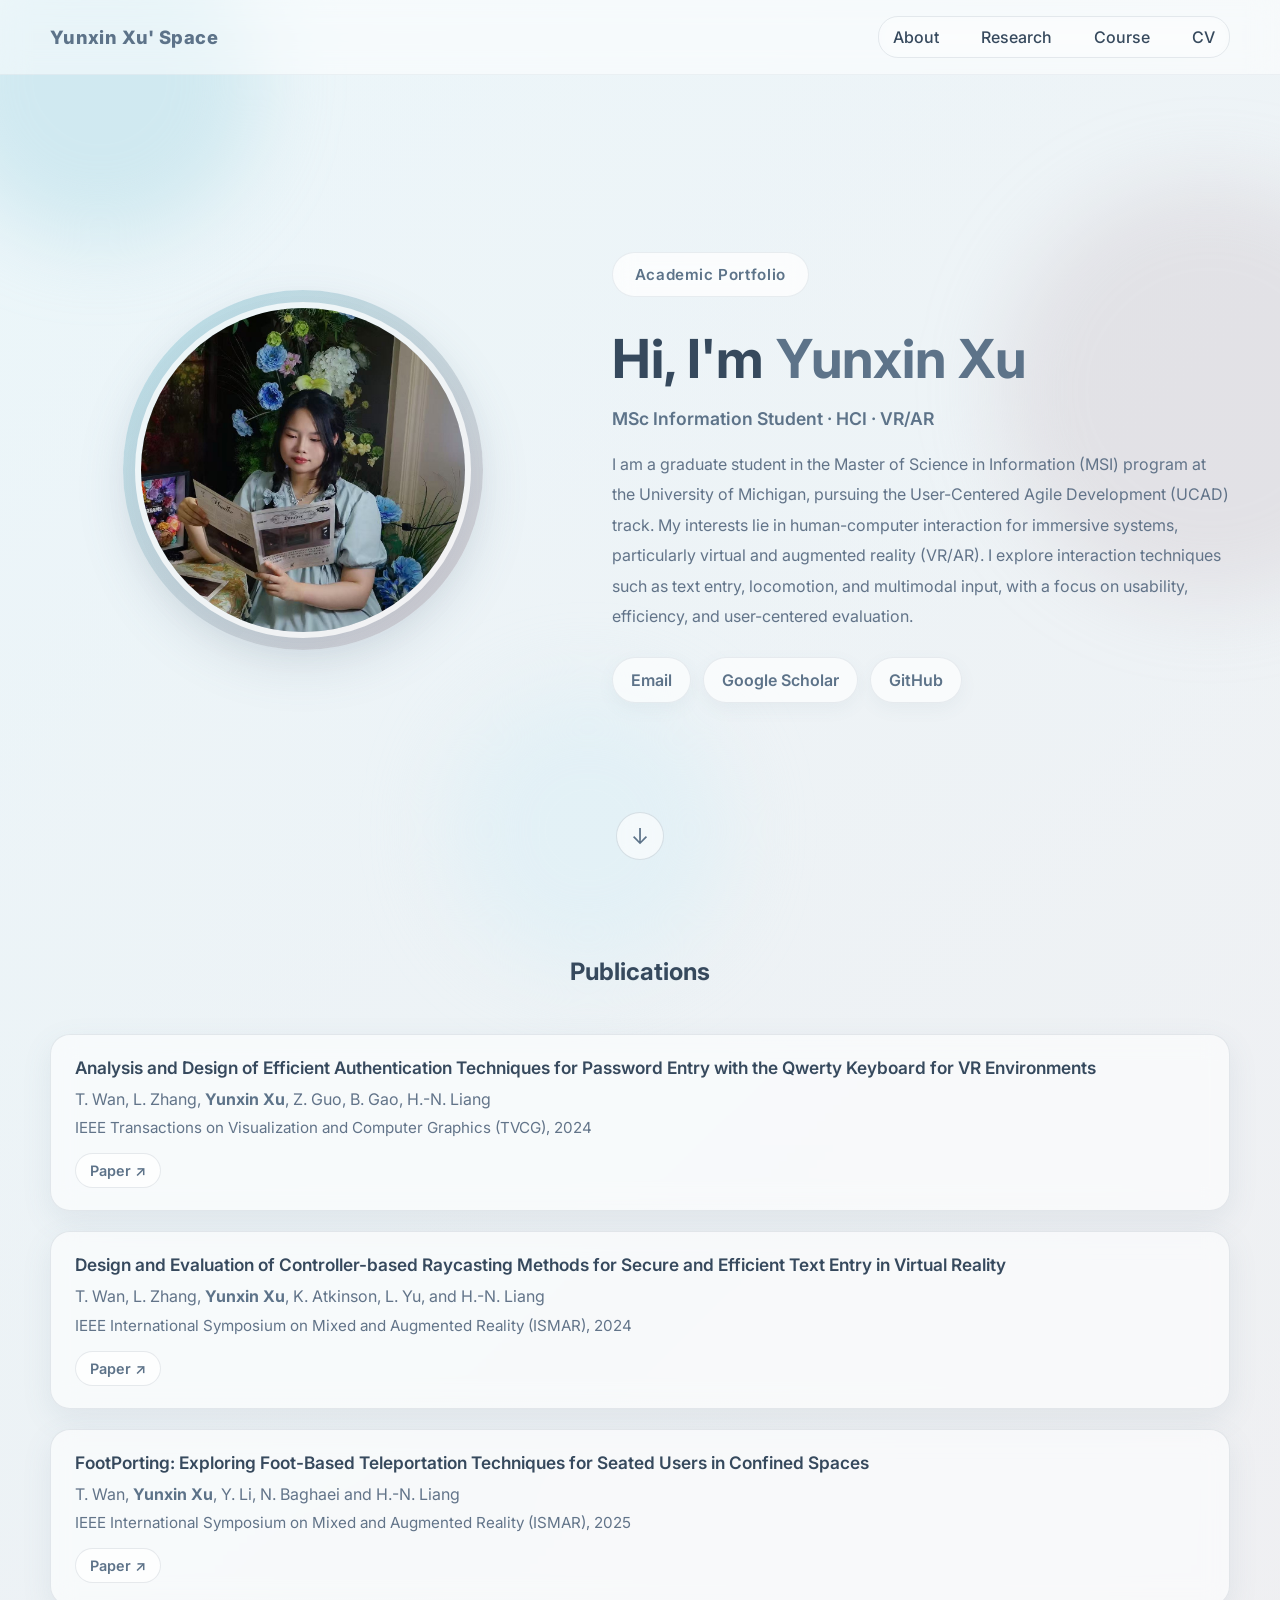
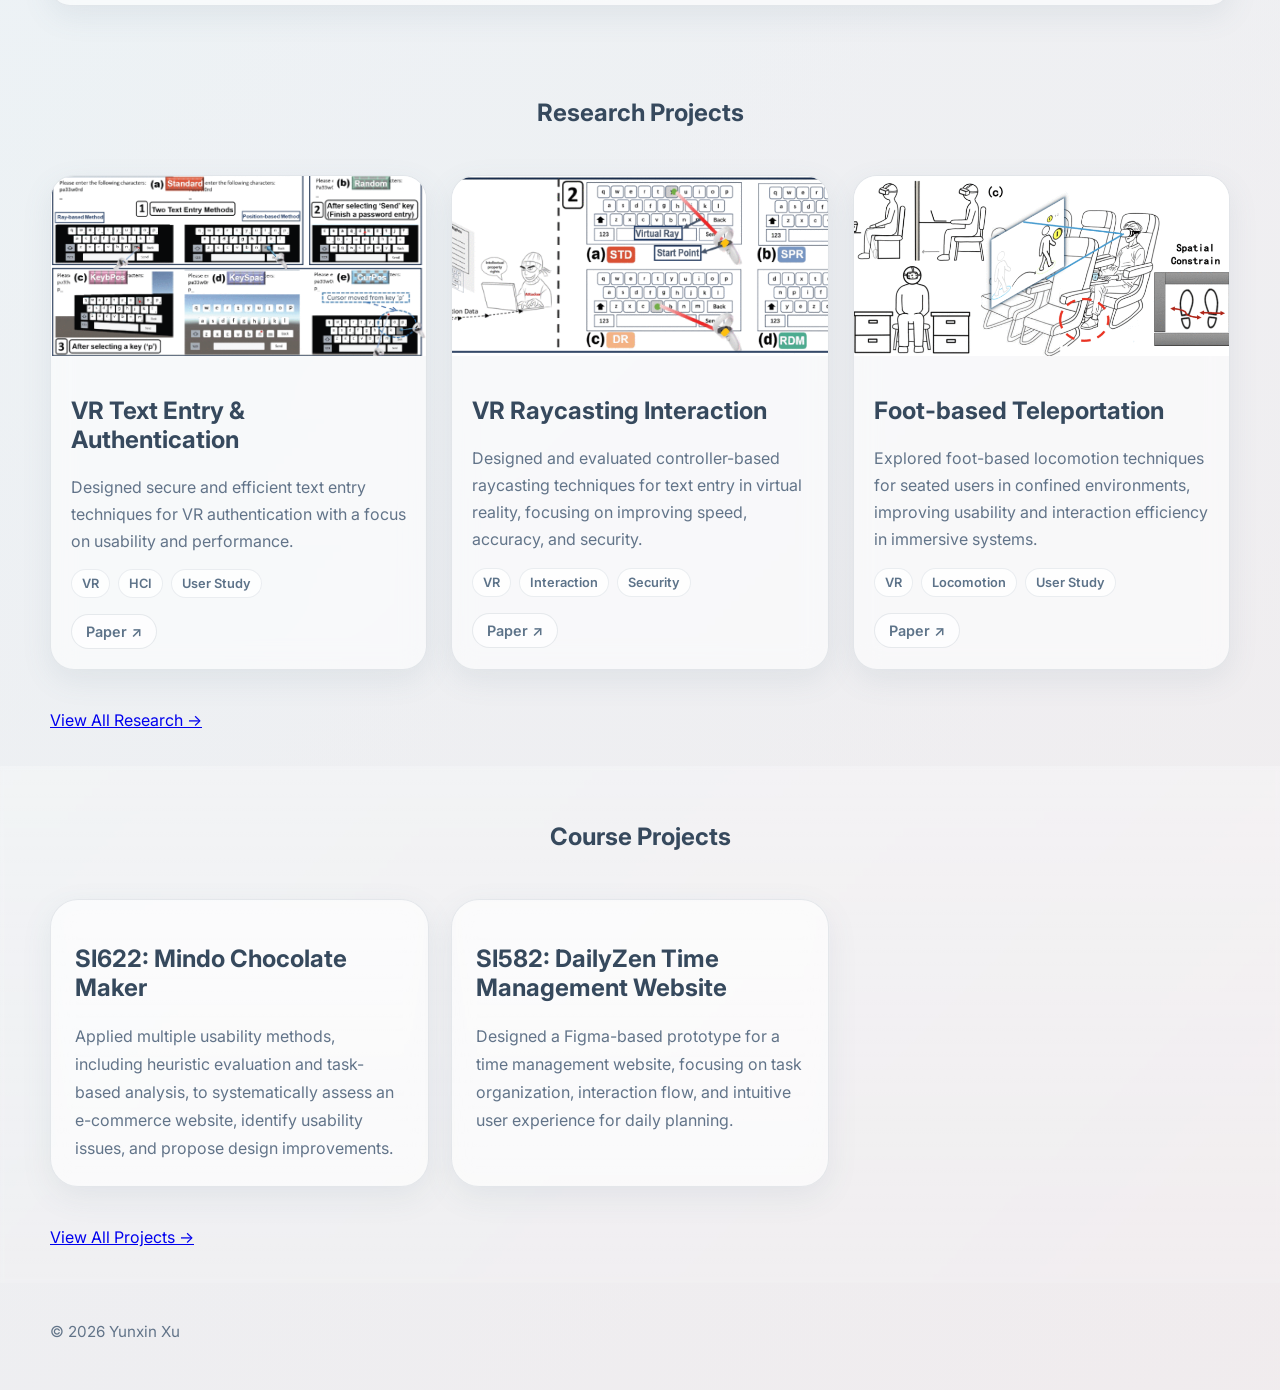
==== commit c48235de: "FIX NAV" ====
--- a/index.html
+++ b/index.html
@@ -29,7 +29,7 @@
 
     <a href="index.html" class="brand">Yunxin Xu' Space</a>
     
-    <button class="menu-toggle" id="menuToggle">
+    <button class="menu-toggle" id="menuToggle" aria-label="Open navigation menu">
       <span></span>
       <span></span>
       <span></span>
